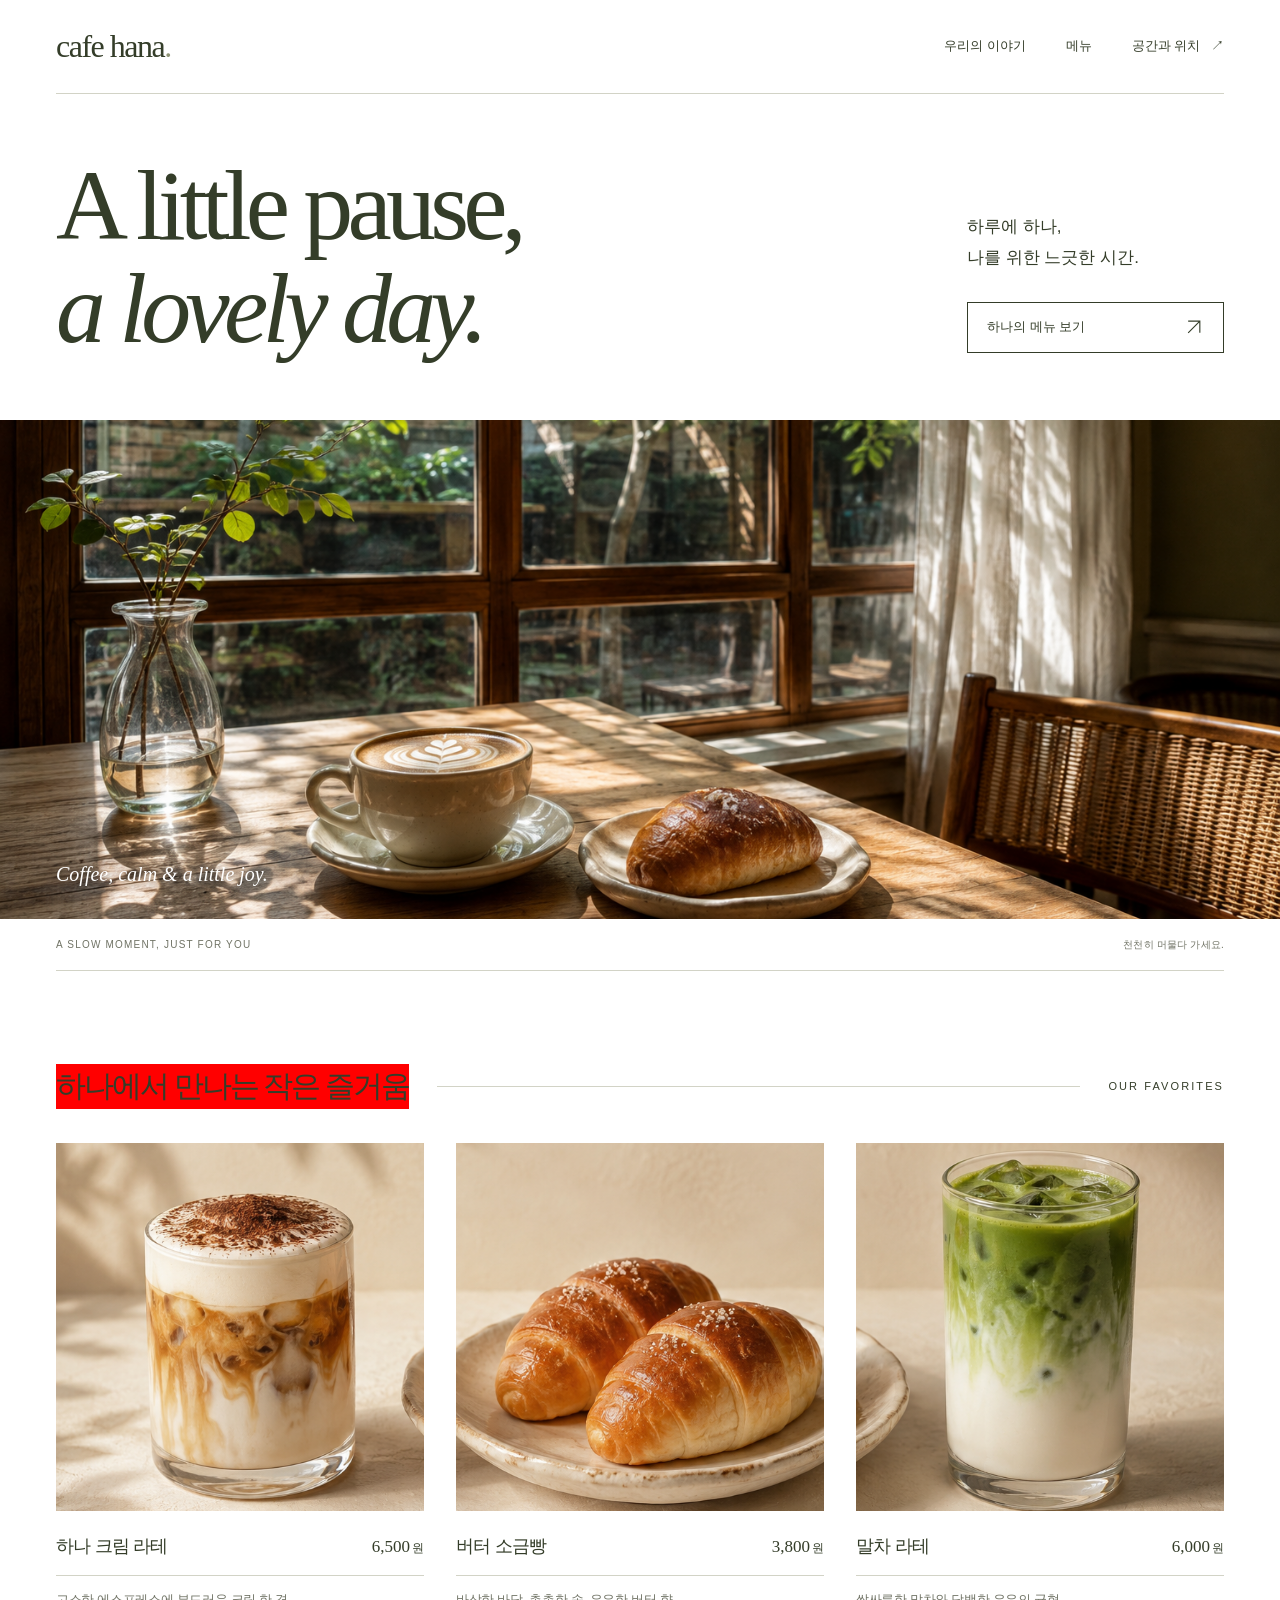
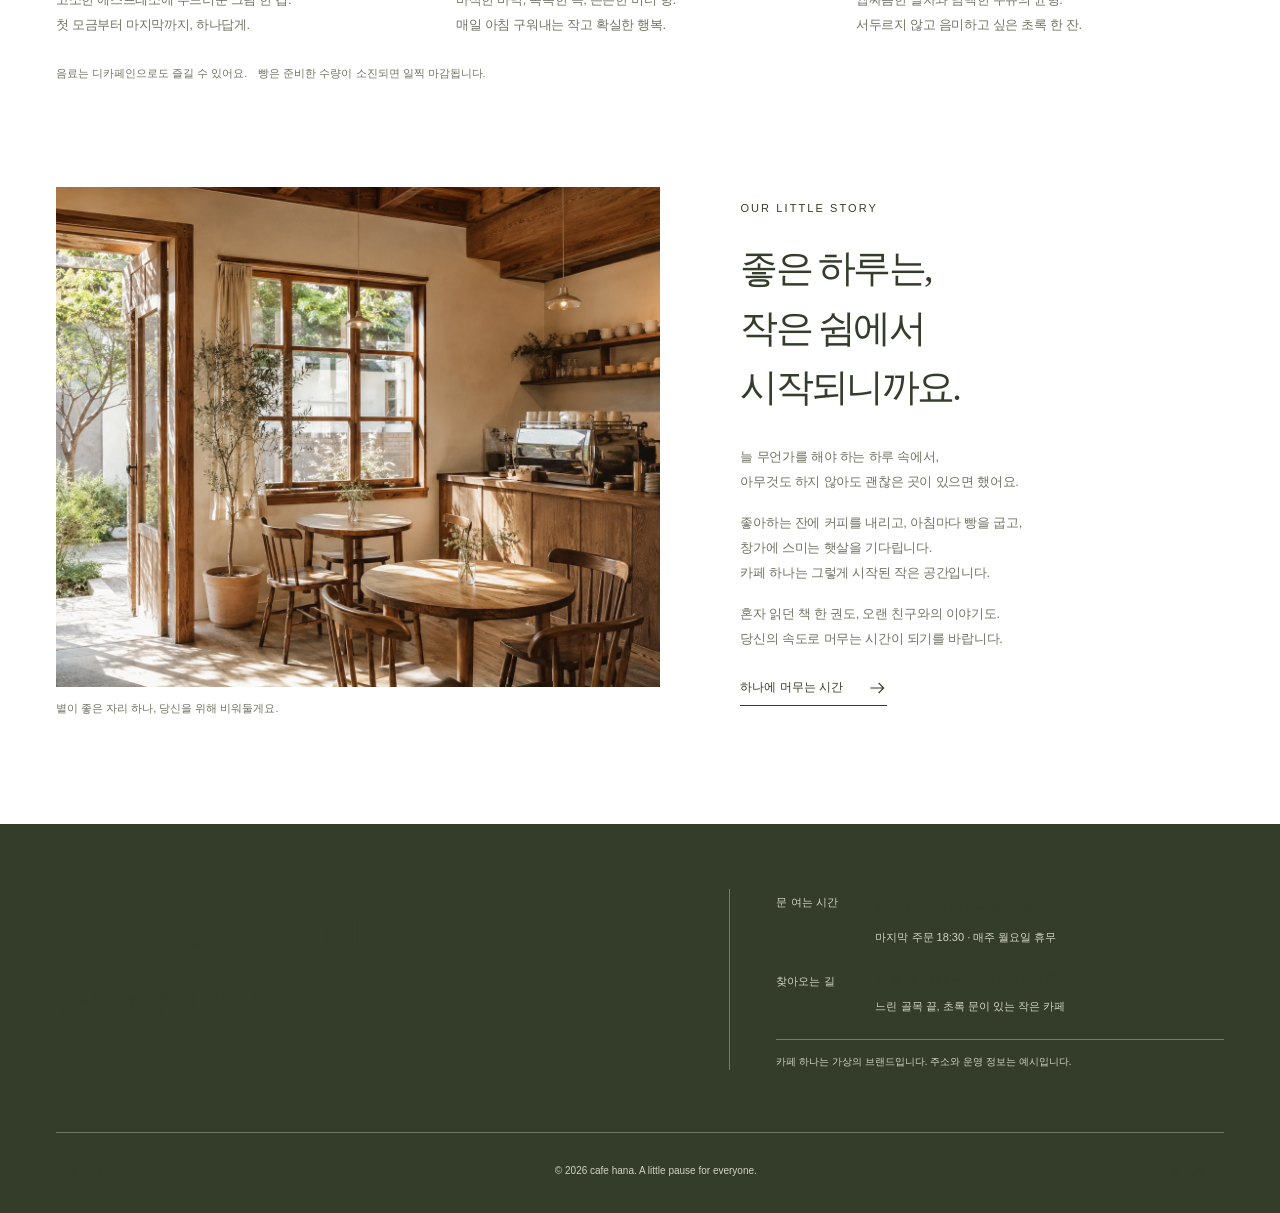
==== cafe-hana/index.html @ 887e1936 "실습파일 및 카페하나 홈페이지 제작" ====
<!DOCTYPE html>
<html lang="ko">
  <head>
    <meta charset="UTF-8" />
    <meta name="viewport" content="width=device-width, initial-scale=1.0" />
    <meta name="theme-color" content="#f7f5ed" />
    <meta name="description" content="하루에 하나, 나를 위한 느긋한 시간. 정성껏 내린 커피와 갓 구운 빵이 있는 가상의 동네 카페, 카페 하나입니다." />
    <title>카페 하나 — 당신의 하루에, 하나의 쉼표</title>
    <link rel="icon" href="images/favicon.svg" type="image/svg+xml" />
    <link rel="stylesheet" href="style.css" />
  </head>
  <body id="top">

    <a class="skip-link" href="#main">본문으로 바로가기</a>

    <!-- 상단 메뉴: JavaScript 없이 페이지 안의 각 영역으로 이동합니다. -->
    <header class="site-header wrap">
      <a class="wordmark" href="#top" aria-label="카페 하나, 처음으로">cafe hana<span class="brand-dot" aria-hidden="true">.</span></a>
      <nav aria-label="주요 메뉴">
        <a href="#story">우리의 이야기</a>
        <a href="#menu">메뉴</a>
        <a href="#visit">공간과 위치 <span aria-hidden="true">↗</span></a>
      </nav>
    </header>

    <main id="main">
      <!-- 첫 화면 -->
      <section class="hero" aria-labelledby="hero-title">
        <div class="hero-intro wrap">
          <h1 id="hero-title" lang="en">A little pause,<br /><em>a lovely day.</em></h1>
          <div class="hero-note">
            <p>하루에 하나,<br />나를 위한 느긋한 시간.</p>
            <a class="button-link" href="#menu">하나의 메뉴 보기 <svg viewBox="0 0 24 24" fill="none" aria-hidden="true"><path d="M5 19 19 5M5 5h14v14" /></svg></a>
          </div>
        </div>
        <figure class="hero-photo">
          <img src="images/cafe-window.png" width="1536" height="1024" alt="초록 정원이 보이는 햇살 가득한 창가, 나무 테이블 위의 라테와 소금빵" fetchpriority="high" />
          <figcaption lang="en">Coffee, calm &amp; a little joy.</figcaption>
        </figure>
        <div class="photo-footnote wrap" aria-hidden="true"><span>A SLOW MOMENT, JUST FOR YOU</span><span>천천히 머물다 가세요.</span></div>
      </section>

      <!-- 대표 메뉴: 이름, 가격, 설명을 이곳에서 수정하세요. -->
      <section class="menu-section wrap section-space" id="menu" aria-labelledby="menu-title">
        <div class="section-heading">
          <h2 id="menu-title">하나에서 만나는<br class="mobile-break" /> 작은 즐거움</h2>
          <span class="heading-rule" aria-hidden="true"></span>
          <span class="section-label" lang="en">OUR FAVORITES</span>
        </div>
        <div class="menu-grid">
          <article class="menu-item">
            <div class="menu-photo menu-photo-first"><img src="images/signature-menu.png" alt="코코아를 살짝 뿌린 부드러운 크림이 올라간 아이스 라테" width="1536" height="1024" loading="lazy" /></div>
            <div class="menu-name"><h3>하나 크림 라테</h3><p>6,500<span>원</span></p></div>
            <p class="menu-description">고소한 에스프레소에 부드러운 크림 한 겹.<br />첫 모금부터 마지막까지, 하나답게.</p>
          </article>
          <article class="menu-item">
            <div class="menu-photo menu-photo-second"><img src="images/signature-menu.png" alt="도자기 접시에 담긴 노릇하고 윤기 있게 구운 버터 소금빵" width="1536" height="1024" loading="lazy" /></div>
            <div class="menu-name"><h3>버터 소금빵</h3><p>3,800<span>원</span></p></div>
            <p class="menu-description">바삭한 바닥, 촉촉한 속, 은은한 버터 향.<br />매일 아침 구워내는 작고 확실한 행복.</p>
          </article>
          <article class="menu-item">
            <div class="menu-photo menu-photo-third"><img src="images/signature-menu.png" alt="진한 초록빛 말차와 우유가 층을 이룬 아이스 말차 라테" width="1536" height="1024" loading="lazy" /></div>
            <div class="menu-name"><h3>말차 라테</h3><p>6,000<span>원</span></p></div>
            <p class="menu-description">쌉싸름한 말차와 담백한 우유의 균형.<br />서두르지 않고 음미하고 싶은 초록 한 잔.</p>
          </article>
        </div>
        <p class="menu-note">음료는 디카페인으로도 즐길 수 있어요. <span>빵은 준비한 수량이 소진되면 일찍 마감됩니다.</span></p>
      </section>

      <!-- 브랜드 이야기 -->
      <section class="story-section wrap" id="story" aria-labelledby="story-title">
        <figure class="story-photo"><img src="images/cafe-interior.png" alt="나무 테이블과 의자, 작은 커피 바와 식물이 어우러진 햇살 드는 카페 하나의 공간" width="1536" height="1024" loading="lazy" /><figcaption>볕이 좋은 자리 하나, 당신을 위해 비워둘게요.</figcaption></figure>
        <div class="story-copy">
          <p class="section-label" lang="en">OUR LITTLE STORY</p>
          <h2 id="story-title">좋은 하루는,<br />작은 쉼에서<br />시작되니까요.</h2>
          <div class="story-text">
            <p>늘 무언가를 해야 하는 하루 속에서,<br />아무것도 하지 않아도 괜찮은 곳이 있으면 했어요.</p>
            <p>좋아하는 잔에 커피를 내리고, 아침마다 빵을 굽고,<br class="desktop-break" /> 창가에 스미는 햇살을 기다립니다.<br />카페 하나는 그렇게 시작된 작은 공간입니다.</p>
            <p>혼자 읽던 책 한 권도, 오랜 친구와의 이야기도.<br />당신의 속도로 머무는 시간이 되기를 바랍니다.</p>
          </div>
          <a class="text-link" href="#visit">하나에 머무는 시간 <svg viewBox="0 0 24 24" fill="none" aria-hidden="true"><path d="M4 12h16m-6-6 6 6-6 6" /></svg></a>
        </div>
      </section>

      <!-- 방문 안내: 아래 주소와 운영 시간은 가상의 설정입니다. -->
      <section class="visit-section" id="visit" aria-labelledby="visit-title">
        <div class="visit-content wrap">
          <div class="visit-intro"><h2 id="visit-title" lang="en">See you at hana.</h2><p>당신의 하루에, 하나의 쉼표.</p></div>
          <div class="visit-details">
            <dl>
              <div><dt>문 여는 시간</dt><dd>화–일 <span class="hours">10:00–19:00</span><small>마지막 주문 18:30 · 매주 월요일 휴무</small></dd></div>
              <div><dt>찾아오는 길</dt><dd><address>서울시 하나구 느린길 12, 1층</address><small>느린 골목 끝, 초록 문이 있는 작은 카페</small></dd></div>
            </dl>
            <p class="fiction-note">카페 하나는 가상의 브랜드입니다. 주소와 운영 정보는 예시입니다.</p>
          </div>
        </div>
        <footer class="site-footer wrap">
          <a class="wordmark" href="#top" aria-label="카페 하나, 처음으로">cafe hana.</a>
          <p>© 2026 cafe hana. A little pause for everyone.</p>
          <a class="back-top" href="#top">맨 위로 <span aria-hidden="true">↑</span></a>
        </footer>
      </section>
    </main>
  </body>
</html>
---- cafe-hana/style.css ----
/* 1. 기본 설정 — 색상과 글꼴은 여기서 한 번에 바꿀 수 있습니다. */
:root {
  --cream: #3213av;
  --olive: #343d29;
  --muted: #707365;
  --line: #d2d3c6;
  --serif: Georgia, "Times New Roman", "AppleMyungjo", "Batang", serif;
  --sans: "Apple SD Gothic Neo", "Malgun Gothic", "Noto Sans KR", sans-serif;
}

.members {
  background-color: yellow;
}

.members li {
  color: blue;
}

.score > li {
  color: red;
}



* { box-sizing: border-box; }

html { scroll-behavior: smooth; scroll-padding-top: 36px; }

body { margin: 0; color: var(--olive); background: var(--cream); font-family: var(--sans); font-size: 16px; line-height: 1.7; word-break: keep-all; }
::selection { color: var(--cream); background: var(--olive); }
a { color: inherit; text-decoration: none; }
img { display: block; width: 100%; height: auto; }
figure, h1, h2, h3, p, dl, dd { margin: 0; }
svg { width: 20px; height: 20px; stroke: currentColor; stroke-width: 1.35; flex-shrink: 0; }

a:focus-visible { outline: 2px solid currentColor; outline-offset: 7px; }

#menu-title {
  background-color:red;
}

.wrap { width: min(1280px, calc(100% - 112px)); margin-inline: auto; }


.skip-link { position: absolute; top: -100px; left: 16px; z-index: 10; padding: 12px 20px; background: var(--olive); color: var(--cream); }
.skip-link:focus { top: 12px; }
.section-space { padding-block: 93px 104px; }
.section-label { font-size: 11px; font-weight: 500; letter-spacing: .19em; }
.mobile-break { display: none; }

/* 2. 로고와 상단 메뉴 */
.site-header { display: flex; align-items: center; justify-content: space-between; min-height: 94px; border-bottom: 1px solid var(--line); gap: 24px; }

.wordmark { font-family: var(--serif); font-size: 32px; letter-spacing: -1.5px; line-height: 1.2; white-space: nowrap; }

.brand-dot { color: #8e9375; }
.site-header nav { display: flex; align-items: center; gap: 40px; font-size: 13px; }
.site-header nav a { padding-block: 14px; }
.site-header nav a:hover { text-decoration: underline; text-underline-offset: 6px; }
.site-header nav span { margin-left: 7px; }

/* 3. 첫 화면 — 문구와 사진을 별도로 구성합니다. */
.hero-intro { display: flex; align-items: flex-end; justify-content: space-between; gap: 36px; padding-block: 61px 59px; }
h1 { font-family: var(--serif); font-size: clamp(64px, 7.8vw, 116px); font-weight: 400; letter-spacing: -.058em; line-height: 1.03; }
h1 em { font-weight: 400; }
.hero-note { padding-bottom: 8px; width: 257px; flex-shrink: 0; }
.hero-note > p { font-size: 17px; line-height: 1.85; margin-bottom: 28px; }
.button-link { min-height: 51px; display: flex; justify-content: space-between; align-items: center; gap: 36px; padding: 11px 19px; border: 1px solid var(--olive); font-size: 13px; transition: color .2s, background .2s; }
.button-link:hover { background: var(--olive); color: var(--cream); }
.hero-photo { position: relative; height: clamp(400px, 39vw, 570px); overflow: hidden; background: #b1a28d; }
.hero-photo > img { height: 100%; object-fit: cover; object-position: center 65%; }
.hero-photo figcaption { position: absolute; left: max(56px, calc((100% - 1280px) / 2)); bottom: 28px; color: white; font-family: var(--serif); font-style: italic; font-size: 20px; text-shadow: 0 1px 8px #0008; }
.photo-footnote { display: flex; justify-content: space-between; padding-block: 17px; border-bottom: 1px solid var(--line); color: var(--muted); font-size: 10px; letter-spacing: .12em; }
.photo-footnote span:last-child { letter-spacing: .02em; }

/* 4. 대표 메뉴 — 한 장의 사진에서 각 메뉴 영역을 보여줍니다. */
.section-heading { display: flex; align-items: center; gap: 28px; margin-bottom: 34px; }
.section-heading h2 { font-family: var(--serif); font-size: clamp(24px, 2.35vw, 34px); font-weight: 400; letter-spacing: -.065em; line-height: 1.5; }
.heading-rule { height: 1px; flex: 1; background: var(--line); }
.menu-grid { display: grid; grid-template-columns: repeat(3, minmax(0, 1fr)); gap: 32px; }
.menu-photo { position: relative; aspect-ratio: 1; overflow: hidden; background: #e5ddcd; }
.menu-photo img { position: absolute; top: 0; width: 300%; max-width: none; height: 100%; object-fit: cover; object-position: center 66%; transition: transform .5s ease; }
.menu-photo-first img { left: 0; }
.menu-photo-second img { left: -100%; }
.menu-photo-third img { left: -200%; }
.menu-name { display: flex; align-items: baseline; justify-content: space-between; gap: 12px; padding: 20px 0 13px; border-bottom: 1px solid var(--line); }
.menu-name h3 { font-size: 18px; font-weight: 500; letter-spacing: -.045em; }
.menu-name > p { font-family: var(--serif); font-size: 17px; white-space: nowrap; }
.menu-name > p > span { font-family: var(--sans); font-size: 12px; margin-left: 2px; }
.menu-description { margin-top: 12px; color: var(--muted); font-size: 13px; line-height: 1.9; letter-spacing: -.025em; }
.menu-note { margin-top: 27px; font-size: 11px; color: var(--muted); }
.menu-note span { margin-left: 8px; }

/* 5. 브랜드 이야기 */
.story-section { display: grid; grid-template-columns: 1.25fr 1fr; align-items: center; gap: 80px; padding-block: 0 106px; }
.story-photo img { height: 500px; object-fit: cover; object-position: 45% center; }
.story-photo figcaption { padding-top: 12px; font-size: 11px; color: var(--muted); }
.story-copy .section-label { margin-bottom: 22px; }
.story-copy h2 { font-family: var(--serif); font-weight: 400; font-size: clamp(30px, 3vw, 44px); letter-spacing: -.07em; line-height: 1.55; }
.story-text { display: grid; gap: 15px; margin-top: 26px; color: var(--muted); font-size: 13px; line-height: 1.95; letter-spacing: -.02em; }
.text-link { display: inline-flex; align-items: center; gap: 24px; margin-top: 26px; padding-bottom: 7px; border-bottom: 1px solid var(--olive); font-size: 12px; }
.text-link svg { transition: transform .2s; }
.text-link:hover svg { transform: translateX(4px); }

/* 6. 방문 안내와 하단 */
.visit-section { padding-top: 65px; color: var(--cream); background: var(--olive); }
.visit-content { display: grid; grid-template-columns: 1.2fr 1fr; gap: 80px; padding-bottom: 62px; }
.visit-intro h2 { font-family: var(--serif); font-size: clamp(40px, 4.9vw, 70px); font-weight: 400; letter-spacing: -.04em; line-height: 1.2; }
.visit-intro > p { margin-top: 19px; font-family: var(--serif); font-size: 23px; letter-spacing: -.03em; }
.visit-details { border-left: 1px solid #747b64; padding-left: 46px; }
.visit-details dl { display: grid; gap: 22px; }
.visit-details dl > div { display: grid; grid-template-columns: 83px 1fr; gap: 16px; }
.visit-details dt { padding-top: 4px; color: #d1d4c4; font-size: 11px; }
.visit-details dd { font-size: 14px; }
.visit-details .hours { margin-left: 18px; font-family: var(--serif); font-size: 20px; }
.visit-details small { display: block; margin-top: 5px; color: #d1d4c4; font-size: 11px; }
address { font-style: normal; }
.fiction-note { border-top: 1px solid #747b64; margin-top: 23px; padding-top: 13px; color: #d1d4c4; font-size: 10px; }
.site-footer { display: flex; align-items: center; justify-content: space-between; gap: 20px; padding-block: 23px 27px; border-top: 1px solid #747b64; }
.site-footer .wordmark { font-size: 25px; }
.site-footer > p { color: #d1d4c4; font-size: 10px; }
.back-top { font-size: 11px; }
.back-top span { padding-left: 10px; }
.back-top:hover { text-decoration: underline; text-underline-offset: 5px; }

/* 7. 태블릿 */
@media (max-width: 1000px) {
  .wrap { width: calc(100% - 64px); }
  .site-header { min-height: 82px; }
  .hero-intro { padding-block: 47px; gap: 24px; }
  .hero-note { width: 210px; }
  .hero-note > p { font-size: 14px; }
  .button-link { gap: 16px; }
  .hero-photo figcaption { left: 32px; }
  .section-space { padding-block: 65px 70px; }
  .menu-grid { gap: 20px; }
  .menu-name h3 { font-size: 16px; }
  .menu-description br, .desktop-break { display: none; }
  .story-section { gap: 40px; padding-bottom: 75px; }
  .story-photo img { height: 500px; }
  .story-text { font-size: 12px; }
  .visit-content { gap: 32px; grid-template-columns: 1fr 1fr; }
  .visit-details { padding-left: 26px; }
  .visit-details dl > div { display: block; }
  .visit-details dt { margin-bottom: 5px; }
}

/* 8. 모바일 — 메뉴와 이야기를 세로로 배치합니다. */
@media (max-width: 650px) {
  html { scroll-padding-top: 22px; }
  .wrap { width: calc(100% - 40px); }
  .site-header { min-height: 77px; gap: 14px; }
  .wordmark { font-size: 26px; }
  .site-header nav { gap: 17px; font-size: 11px; }
  .site-header nav span { display: none; }
  .hero-intro { display: block; padding-block: 39px 34px; }
  h1 { font-size: clamp(51px, 12vw, 78px); letter-spacing: -.06em; line-height: 1.08; }
  .hero-note { display: flex; justify-content: space-between; align-items: center; gap: 14px; width: 100%; padding: 0; margin-top: 29px; }
  .hero-note > p { font-size: 12px; margin-bottom: 0; }
  .button-link { min-height: 45px; padding: 9px 12px; gap: 15px; font-size: 11px; }
  .button-link svg { width: 15px; height: 15px; }
  .hero-photo { height: 380px; }
  .hero-photo > img { object-position: 45% 65%; }
  .hero-photo figcaption { left: 20px; bottom: 19px; font-size: 17px; }
  .photo-footnote { font-size: 8px; letter-spacing: .09em; padding-block: 13px; }
  .section-space { padding-block: 53px 60px; }
  .section-heading { align-items: flex-end; justify-content: space-between; gap: 15px; margin-bottom: 25px; }
  .section-heading h2 { font-size: 25px; line-height: 1.55; }
  .mobile-break { display: initial; }
  .heading-rule { display: none; }
  .section-heading .section-label { padding-bottom: 6px; font-size: 8px; letter-spacing: .12em; }
  .menu-grid { grid-template-columns: 1fr; gap: 34px; }
  .menu-photo { aspect-ratio: 1; }
  .menu-name { padding-top: 16px; }
  .menu-name h3 { font-size: 18px; }
  .menu-description { font-size: 13px; margin-top: 10px; }
  .menu-note { font-size: 10px; margin-top: 24px; }
  .menu-note span { display: block; margin-left: 0; }
  .story-section { grid-template-columns: 1fr; gap: 30px; padding-bottom: 58px; }
  .story-photo img { height: auto; aspect-ratio: 1.1; }
  .story-photo figcaption { font-size: 10px; }
  .story-copy .section-label { margin-bottom: 15px; font-size: 10px; }
  .story-copy h2 { font-size: 35px; line-height: 1.5; }
  .story-text { font-size: 13px; gap: 17px; margin-top: 22px; }
  .visit-section { padding-top: 41px; }
  .visit-content { grid-template-columns: 1fr; gap: 31px; padding-bottom: 34px; }
  .visit-intro h2 { font-size: clamp(39px, 10.4vw, 58px); }
  .visit-intro > p { margin-top: 11px; font-size: 19px; }
  .visit-details { border-left: 0; border-top: 1px solid #747b64; padding: 26px 0 0; }
  .visit-details dl > div { display: grid; grid-template-columns: 74px 1fr; gap: 11px; }
  .visit-details .hours { font-size: 19px; margin-left: 14px; }
  .visit-details dd { font-size: 13px; }
  .fiction-note { font-size: 9px; }
  .site-footer { flex-wrap: wrap; gap: 15px; padding-block: 22px; }
  .site-footer > p { order: 3; width: 100%; font-size: 9px; }
}

@media (max-width: 360px) {
  .site-header nav { gap: 11px; font-size: 10px; }
  .wordmark { font-size: 24px; }
  h1 { font-size: 48px; }
  .hero-note { gap: 8px; }
  .button-link { gap: 9px; }
  .visit-details dl > div { grid-template-columns: 64px 1fr; }
}

/* 동작 줄이기를 선택한 사용자는 부드러운 스크롤 없이 이동합니다. */
@media (prefers-reduced-motion: reduce) {
  html { scroll-behavior: auto; }
  *, *::before, *::after { transition: none !important; }
}
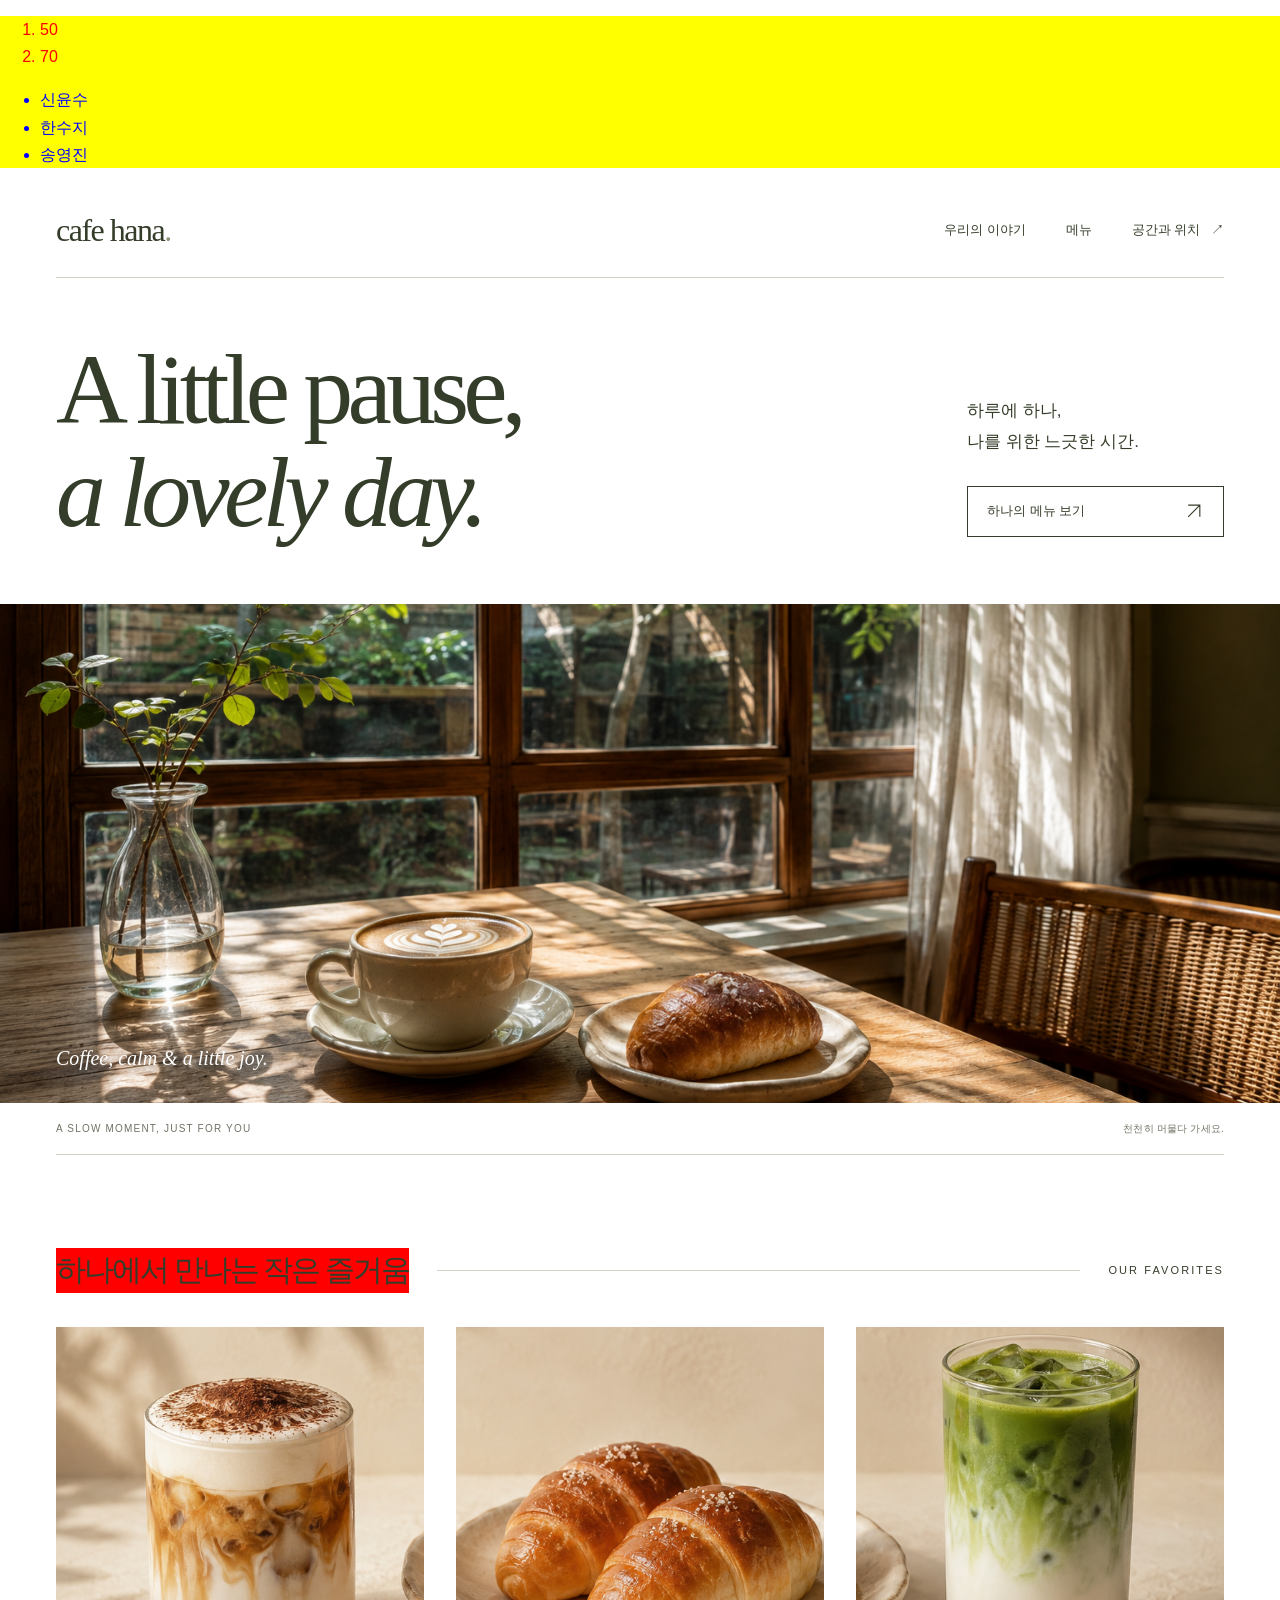
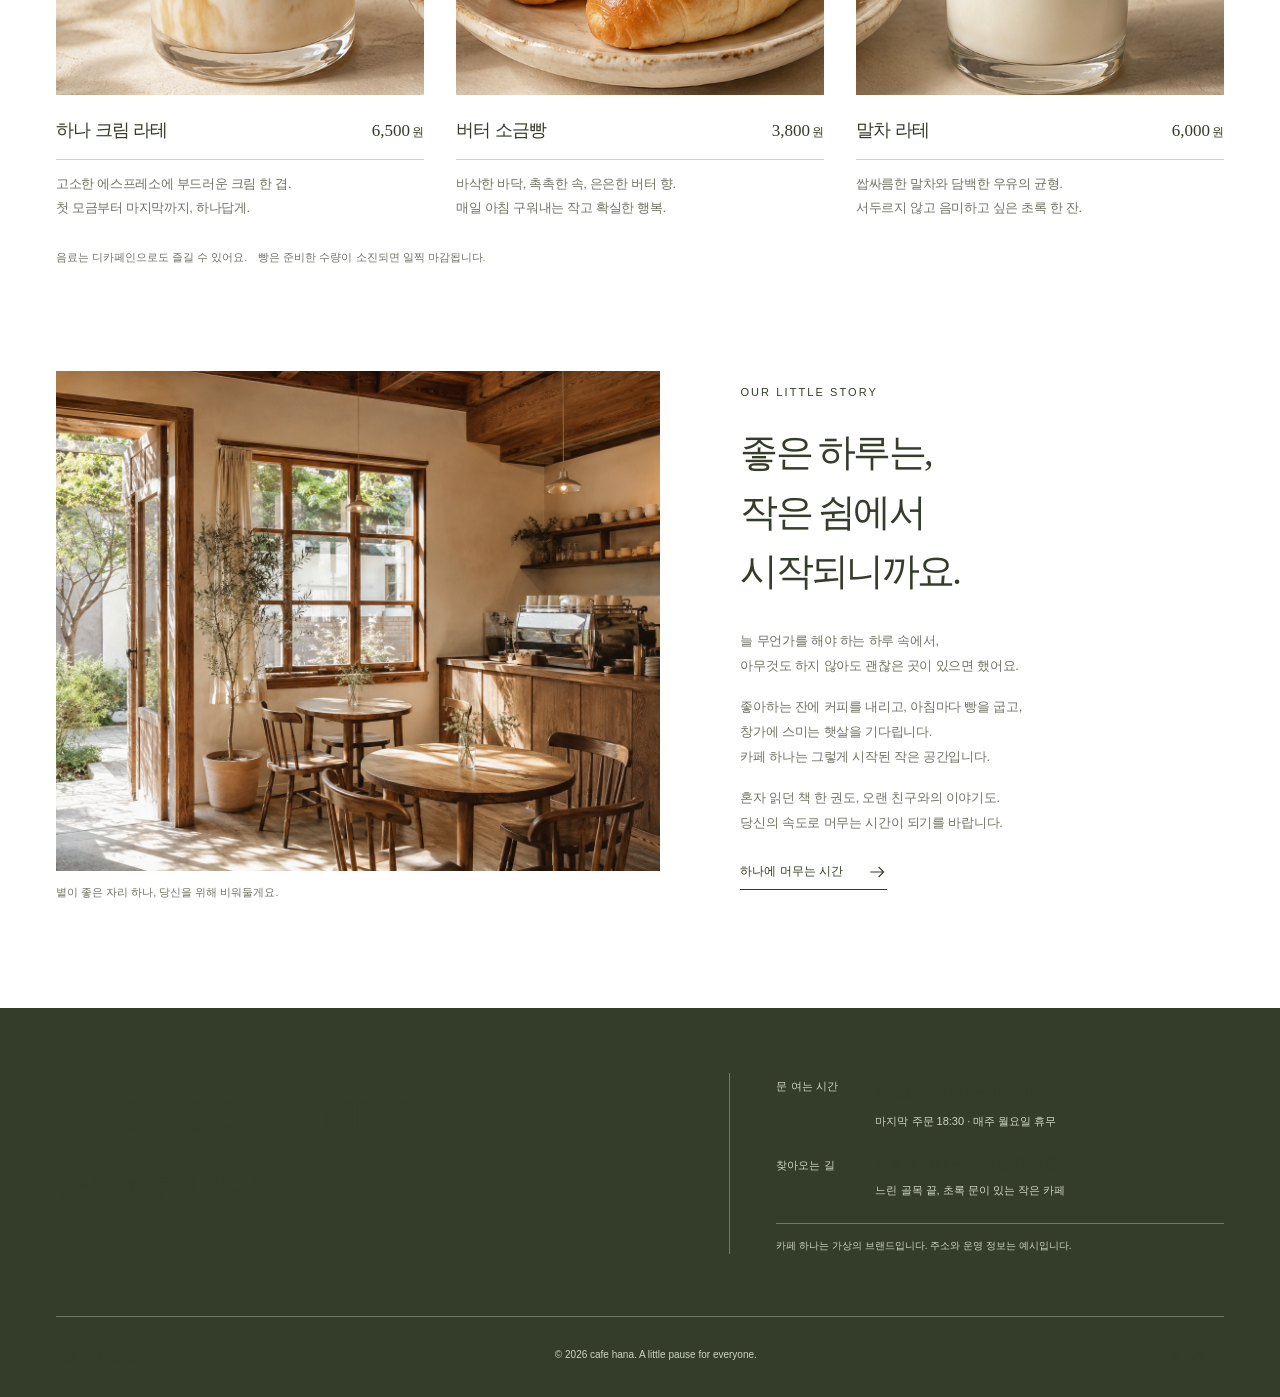
==== commit cd686108: "새파일 컴퓨터A 수정" ====
--- a/cafe-hana/index.html
+++ b/cafe-hana/index.html
@@ -10,6 +10,22 @@
     <link rel="stylesheet" href="style.css" />
   </head>
   <body id="top">
+
+    <div class="members">
+      
+      <ol class="score">
+        <li>50</li>
+        <li>70</li>
+      </ol>
+
+      <ul>
+        <li>신윤수</li>
+        <li>한수지</li>
+        <li>송영진</li>
+      </ul>
+    </div>
+
+
 
     <a class="skip-link" href="#main">본문으로 바로가기</a>
 
